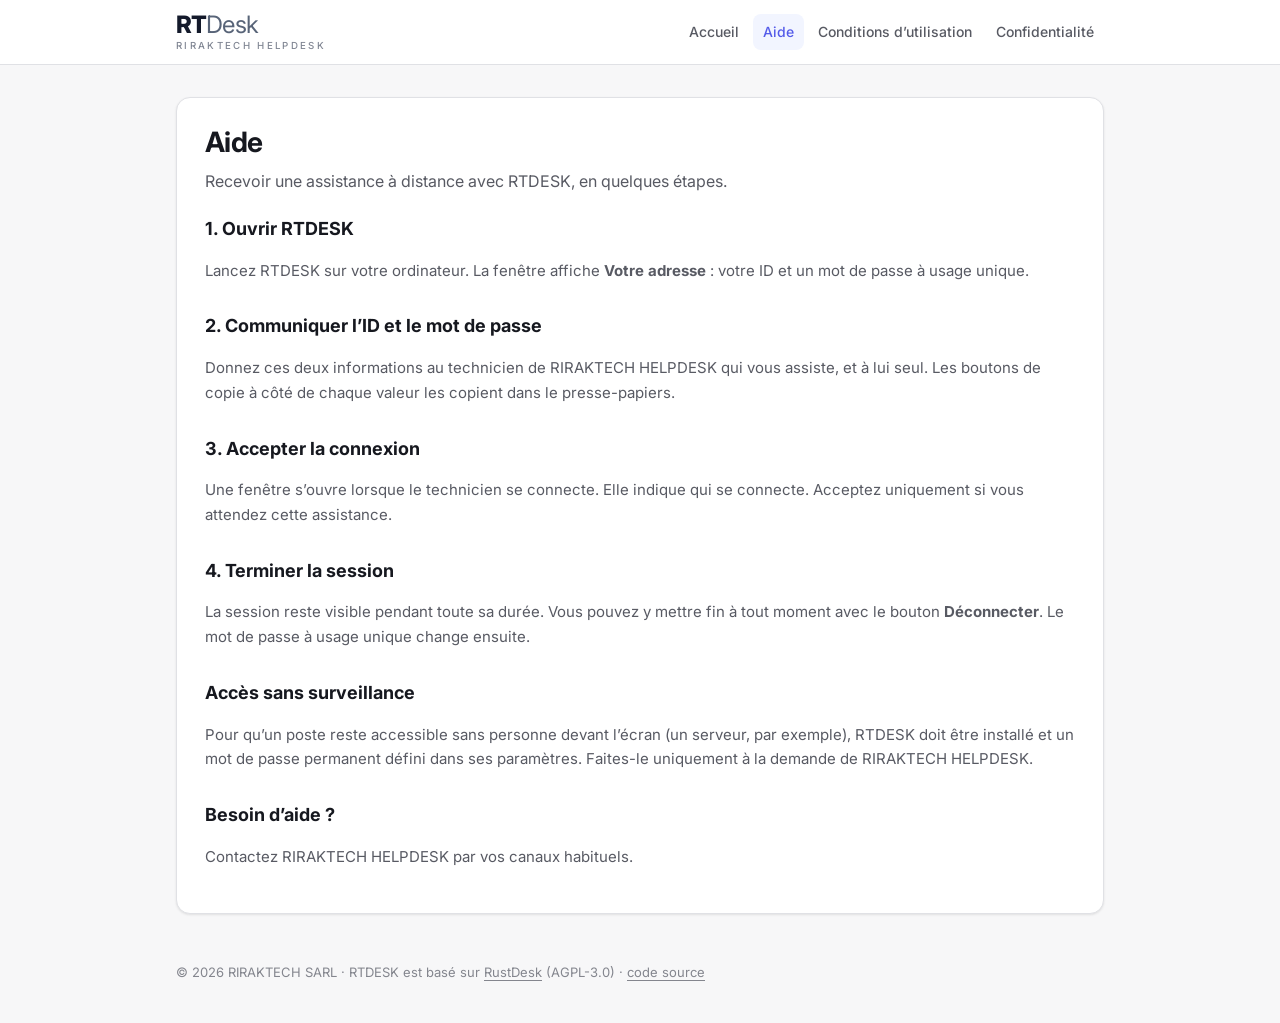
==== aide.html @ 146c6f71 "RTDESK pages: home, help, terms of use, privacy (drafts) Co-Authored-By: Claude Opus 5.5 <noreply@an" ====
<!doctype html>
<html lang="fr">
<head>
  <meta charset="utf-8">
  <meta name="viewport" content="width=device-width, initial-scale=1">
  <title>Aide — RTDESK</title>
  <meta name="description" content="Utiliser RTDESK pour recevoir une assistance à distance.">
  <link rel="preconnect" href="https://fonts.googleapis.com">
  <link rel="preconnect" href="https://fonts.gstatic.com" crossorigin>
  <link href="https://fonts.googleapis.com/css2?family=Inter:wght@400;500;600;800&display=swap" rel="stylesheet">
  <link rel="stylesheet" href="style.css">
</head>
<body>
  <header class="topbar">
    <div class="topbar-inner">
      <a class="logo" href="./" aria-label="RTDesk — RIRAKTECH HELPDESK">
        <span class="name"><span class="rt">RT</span><span class="desk">Desk</span></span>
        <span class="tag">RIRAKTECH HELPDESK</span>
      </a>
      <nav>
        <a href="./">Accueil</a>
        <a href="aide.html" aria-current="page">Aide</a>
        <a href="conditions.html">Conditions d’utilisation</a>
        <a href="confidentialite.html">Confidentialité</a>
      </nav>
    </div>
  </header>

  <main>
    <article class="card">
      <h1>Aide</h1>
      <p class="lead">Recevoir une assistance à distance avec RTDESK, en quelques étapes.</p>

      <h2>1. Ouvrir RTDESK</h2>
      <p>Lancez RTDESK sur votre ordinateur. La fenêtre affiche <strong>Votre adresse</strong> : votre ID et un mot de passe à usage unique.</p>

      <h2>2. Communiquer l’ID et le mot de passe</h2>
      <p>Donnez ces deux informations au technicien de RIRAKTECH HELPDESK qui vous assiste, et à lui seul. Les boutons de copie à côté de chaque valeur les copient dans le presse-papiers.</p>

      <h2>3. Accepter la connexion</h2>
      <p>Une fenêtre s’ouvre lorsque le technicien se connecte. Elle indique qui se connecte. Acceptez uniquement si vous attendez cette assistance.</p>

      <h2>4. Terminer la session</h2>
      <p>La session reste visible pendant toute sa durée. Vous pouvez y mettre fin à tout moment avec le bouton <strong>Déconnecter</strong>. Le mot de passe à usage unique change ensuite.</p>

      <h2>Accès sans surveillance</h2>
      <p>Pour qu’un poste reste accessible sans personne devant l’écran (un serveur, par exemple), RTDESK doit être installé et un mot de passe permanent défini dans ses paramètres. Faites-le uniquement à la demande de RIRAKTECH HELPDESK.</p>

      <h2>Besoin d’aide&nbsp;?</h2>
      <p>Contactez RIRAKTECH HELPDESK par vos canaux habituels.</p>
    </article>
  </main>

  <footer>
    © <span data-year>2026</span> RIRAKTECH SARL · RTDESK est basé sur <a href="https://github.com/rustdesk/rustdesk">RustDesk</a> (AGPL-3.0) · <a href="https://github.com/karirhamid/rustdesk">code source</a>
  </footer>
  <script src="year.js"></script>
</body>
</html>
---- style.css ----
/* RTDESK pages: the console's palette (OKLCH tokens), Inter, light and dark. */
:root {
  --surface: #ffffff;
  --sunken: #f7f7f8;
  --inset: #eff0f3;
  --content: #16181f;
  --muted: #585a63;
  --subtle: #84868e;
  --border: #e0e1e5;
  --accent: #545be9;
  --accent-soft: #f2f5ff;
  --ink: #141a2b;
  --slate: #586478;
  --tagline: #808693;
  color-scheme: light;
}
@media (prefers-color-scheme: dark) {
  :root:not([data-theme="light"]) {
    --surface: #121319;
    --sunken: #0b0c11;
    --inset: #22242c;
    --content: #f1f2f4;
    --muted: #a2a4ac;
    --subtle: #72747c;
    --border: #2c2d35;
    --accent: #8c9cfb;
    --accent-soft: #1f243f;
    --ink: #f4f5f8;
    --slate: #a1abbe;
    --tagline: #808691;
    color-scheme: dark;
  }
}
:root[data-theme="dark"] {
  --surface: #121319;
  --sunken: #0b0c11;
  --inset: #22242c;
  --content: #f1f2f4;
  --muted: #a2a4ac;
  --subtle: #72747c;
  --border: #2c2d35;
  --accent: #8c9cfb;
  --accent-soft: #1f243f;
  --ink: #f4f5f8;
  --slate: #a1abbe;
  --tagline: #808691;
  color-scheme: dark;
}

* { box-sizing: border-box; }
html { -webkit-text-size-adjust: 100%; }
body {
  margin: 0;
  background: var(--sunken);
  color: var(--content);
  font: 15px/1.65 'Inter', ui-sans-serif, system-ui, -apple-system, 'Segoe UI', sans-serif;
  -webkit-font-smoothing: antialiased;
}
a { color: var(--accent); text-underline-offset: 3px; }

.topbar {
  position: sticky; top: 0; z-index: 10;
  background: var(--surface);
  border-bottom: 1px solid var(--border);
}
.topbar-inner {
  max-width: 960px; margin: 0 auto; padding: 0 16px;
  height: 64px; display: flex; align-items: center; justify-content: space-between; gap: 16px;
}
.logo { display: inline-flex; flex-direction: column; line-height: 1; text-decoration: none; }
.logo .name { font-size: 24px; letter-spacing: -0.035em; white-space: nowrap; }
.logo .rt { font-weight: 800; color: var(--ink); }
.logo .desk { font-weight: 400; color: var(--slate); }
.logo .tag { margin-top: 4px; font-size: 9.7px; font-weight: 500; letter-spacing: 0.24em; color: var(--tagline); white-space: nowrap; }
nav { display: flex; gap: 4px; flex-wrap: wrap; justify-content: flex-end; }
nav a {
  color: var(--muted); text-decoration: none; font-size: 14px; font-weight: 500;
  padding: 6px 10px; border-radius: 8px;
}
nav a:hover { background: var(--inset); color: var(--content); }
nav a[aria-current="page"] { color: var(--accent); background: var(--accent-soft); }

main { max-width: 960px; margin: 0 auto; padding: 32px 16px 48px; }
.card {
  background: var(--surface);
  border: 1px solid var(--border);
  border-radius: 14px;
  padding: 28px;
  box-shadow: 0 1px 2px rgba(0,0,0,.04), 0 1px 3px rgba(0,0,0,.06);
}
.card + .card { margin-top: 20px; }
h1 { font-size: 28px; line-height: 1.2; letter-spacing: -0.02em; margin: 0 0 8px; }
h2 { font-size: 18px; margin: 28px 0 8px; }
h2:first-of-type { margin-top: 20px; }
p, li { color: var(--muted); }
.lead { font-size: 16px; color: var(--muted); margin: 0; }
.meta { font-size: 13px; color: var(--subtle); margin: 0 0 4px; }
.draft {
  margin: 0 0 20px; padding: 10px 14px; border-radius: 10px;
  background: var(--accent-soft); color: var(--content); font-size: 13px;
}
.grid { display: grid; gap: 16px; grid-template-columns: repeat(auto-fit, minmax(240px, 1fr)); margin-top: 24px; }
.tile { border: 1px solid var(--border); border-radius: 12px; padding: 18px; background: var(--sunken); }
.tile h3 { margin: 0 0 6px; font-size: 15px; }
.tile p { margin: 0; font-size: 14px; }
.button {
  display: inline-block; margin-top: 20px; padding: 10px 18px; border-radius: 10px;
  background: var(--accent); color: #fff; font-weight: 600; text-decoration: none;
}
:root[data-theme="dark"] .button { color: #0b0d16; }
@media (prefers-color-scheme: dark) { :root:not([data-theme="light"]) .button { color: #0b0d16; } }

footer { max-width: 960px; margin: 0 auto; padding: 0 16px 40px; font-size: 13px; color: var(--subtle); }
footer a { color: var(--subtle); }

@media (max-width: 560px) {
  .topbar-inner { height: auto; padding-top: 12px; padding-bottom: 12px; flex-direction: column; align-items: flex-start; }
  nav { justify-content: flex-start; }
  .card { padding: 20px; }
  h1 { font-size: 24px; }
}
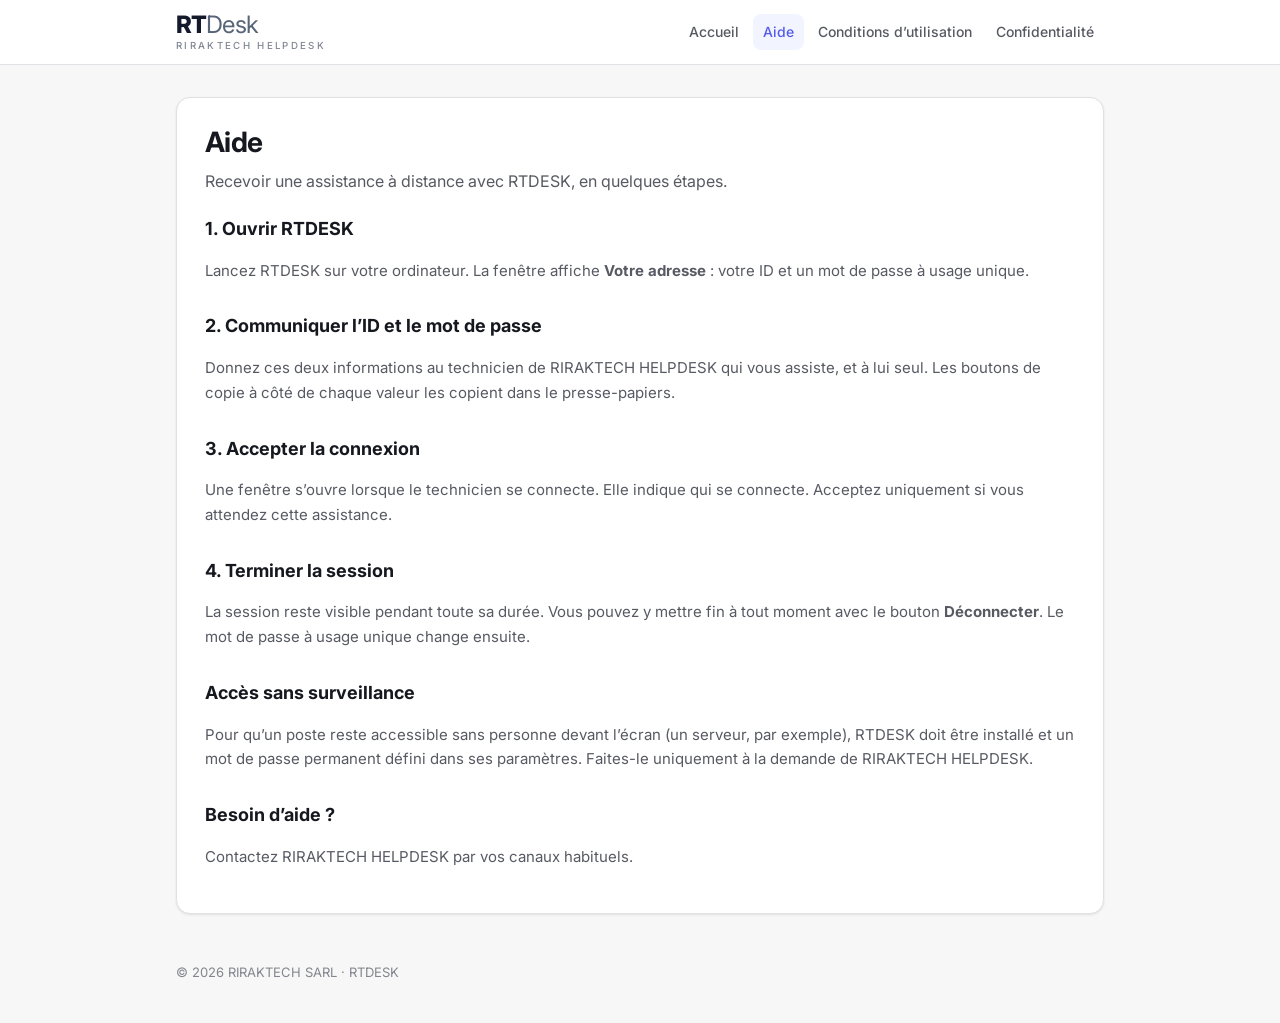
==== commit 50076349: "Footer: © RIRAKTECH SARL · RTDESK Co-Authored-By: Claude Opus 5.5 <noreply@anthropic.com>" ====
--- a/aide.html
+++ b/aide.html
@@ -52,7 +52,7 @@
   </main>
 
   <footer>
-    © <span data-year>2026</span> RIRAKTECH SARL · RTDESK est basé sur <a href="https://github.com/rustdesk/rustdesk">RustDesk</a> (AGPL-3.0) · <a href="https://github.com/karirhamid/rustdesk">code source</a>
+    © <span data-year>2026</span> RIRAKTECH SARL · RTDESK
   </footer>
   <script src="year.js"></script>
 </body>
